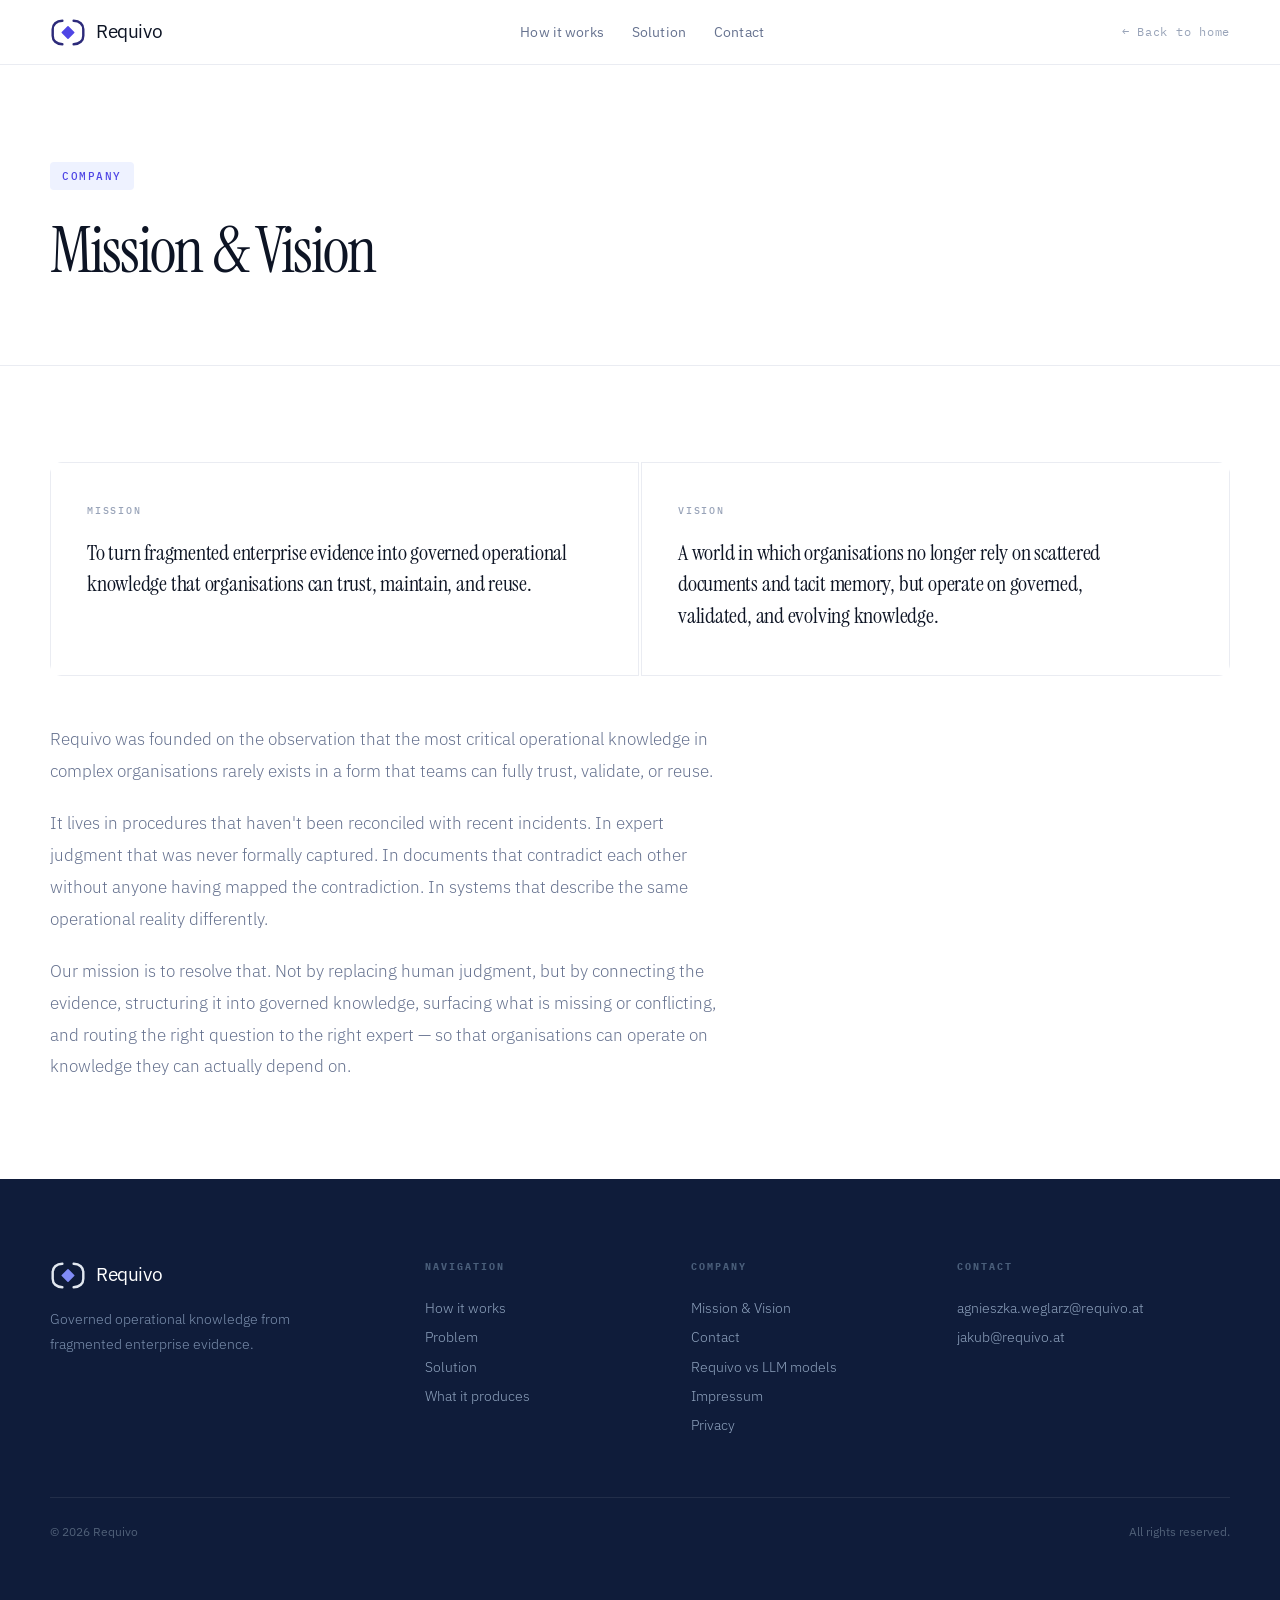
==== mission.html @ f1dab40c "Update website content and layout" ====
<!DOCTYPE html>
<html lang="en">
<head>
<meta charset="UTF-8" />
<meta name="viewport" content="width=device-width, initial-scale=1.0" />
<title>Mission &amp; Vision — Requivo</title>
<meta name="description" content="Requivo's mission is to turn fragmented enterprise evidence into governed operational knowledge that organisations can trust, maintain, and reuse." />
<link rel="icon" href="favicon.svg" />
<link rel="preconnect" href="https://fonts.googleapis.com" />
<link rel="preconnect" href="https://fonts.gstatic.com" crossorigin />
<link href="https://fonts.googleapis.com/css2?family=Instrument+Serif:ital@0;1&family=IBM+Plex+Sans:ital,wght@0,300;0,400;0,500;0,600;1,300;1,400&family=IBM+Plex+Mono:wght@400;500&display=swap" rel="stylesheet" />

<style>
:root {
  --bg:          #ffffff;
  --bg-off:      #f8f9fc;
  --bg-panel:    #f2f4f8;
  --bg-deep:     #0f1c3a;
  --line:        #dde3ed;
  --line-soft:   #eaecf2;
  --text:        #0d1424;
  --text-mid:    #374259;
  --text-soft:   #677390;
  --text-dim:    #98a3b8;
  --indigo:      #3730a3;
  --indigo-mid:  #4f46e5;
  --indigo-soft: #eef2ff;
  --indigo-pale: #f5f6ff;
  --font-serif:  'Instrument Serif', Georgia, serif;
  --font-sans:   'IBM Plex Sans', system-ui, sans-serif;
  --font-mono:   'IBM Plex Mono', monospace;
  --max:         1180px;
  --ease:        cubic-bezier(.16,1,.3,1);
}

*, *::before, *::after { box-sizing: border-box; margin: 0; padding: 0; }
html { scroll-behavior: smooth; }

body {
  font-family: var(--font-sans);
  background: var(--bg);
  color: var(--text);
  line-height: 1.65;
  -webkit-font-smoothing: antialiased;
  -moz-osx-font-smoothing: grayscale;
  text-rendering: optimizeLegibility;
  overflow-x: hidden;
}

a { text-decoration: none; color: inherit; }
.wrap { width: min(var(--max), calc(100% - 48px)); margin: 0 auto; }

nav {
  position: sticky;
  top: 0;
  z-index: 100;
  background: rgba(255,255,255,.92);
  backdrop-filter: blur(14px);
  border-bottom: 1px solid var(--line-soft);
}

.nav-inner {
  display: flex;
  align-items: center;
  justify-content: space-between;
  height: 64px;
  gap: 32px;
}

.logo {
  display: flex;
  align-items: center;
  gap: 10px;
  font-family: var(--font-sans);
  font-size: 19px;
  font-weight: 400;
  color: var(--text);
  letter-spacing: -.02em;
}

.nav-links {
  display: flex;
  align-items: center;
  gap: 28px;
}

.nav-links a {
  font-size: 13.5px;
  font-weight: 400;
  color: var(--text-soft);
  letter-spacing: .01em;
  transition: color .18s;
}

.nav-links a:hover { color: var(--text); }

.nav-back {
  font-family: var(--font-mono);
  font-size: 12px;
  letter-spacing: .06em;
  color: var(--text-dim);
  display: flex;
  align-items: center;
  gap: 6px;
  transition: color .18s;
}

.nav-back:hover { color: var(--indigo-mid); }

.page-header {
  padding: 96px 0 80px;
  border-bottom: 1px solid var(--line-soft);
}

.page-tag {
  font-family: var(--font-mono);
  font-size: 11px;
  font-weight: 500;
  letter-spacing: .14em;
  text-transform: uppercase;
  color: var(--indigo-mid);
  background: var(--indigo-soft);
  padding: 5px 12px;
  border-radius: 4px;
  display: inline-block;
  margin-bottom: 28px;
}

.page-header h1 {
  font-family: var(--font-serif);
  font-size: clamp(36px, 5vw, 64px);
  font-weight: 400;
  line-height: 1.04;
  letter-spacing: -.03em;
  color: var(--text);
  max-width: 700px;
}

.mv-section {
  padding: 96px 0;
}

.mv-section + .mv-section {
  border-top: 1px solid var(--line-soft);
}

.mv-grid {
  display: grid;
  grid-template-columns: 1fr 1fr;
  gap: 2px;
  border-radius: 12px;
  overflow: hidden;
}

.mv-card {
  background: var(--bg);
  padding: 40px 36px 44px;
  border: 1px solid var(--line-soft);
  transition: box-shadow .22s var(--ease);
}

.mv-card:hover {
  box-shadow: 0 4px 24px rgba(55,48,163,.07);
}

.mv-label {
  font-family: var(--font-mono);
  font-size: 10px;
  font-weight: 500;
  letter-spacing: .18em;
  text-transform: uppercase;
  color: var(--text-dim);
  margin-bottom: 18px;
}

.mv-card p {
  font-family: var(--font-serif);
  font-size: 22px;
  line-height: 1.42;
  letter-spacing: -.01em;
  color: var(--text);
  max-width: 480px;
}

.mv-body {
  margin-top: 48px;
}

.mv-body p {
  font-size: 17px;
  line-height: 1.88;
  color: var(--text-soft);
  font-weight: 300;
  max-width: 680px;
  margin-bottom: 20px;
}

.mv-body p:last-child { margin-bottom: 0; }

footer {
  background: var(--bg-deep);
  padding: 80px 0 60px;
}

.footer-grid {
  display: grid;
  grid-template-columns: 1.2fr .8fr .8fr 1fr;
  gap: 48px;
  margin-bottom: 56px;
  align-items: start;
}

.footer-logo {
  display: flex;
  align-items: center;
  gap: 10px;
  font-family: var(--font-sans);
  font-size: 19px;
  font-weight: 400;
  color: #fff;
  letter-spacing: -.02em;
}

.footer-brand {
  display: flex;
  flex-direction: column;
  gap: 16px;
}

.footer-brand p {
  font-size: 14px;
  line-height: 1.8;
  font-weight: 300;
  color: #7b8fad;
  max-width: 280px;
}

.footer-col h4 {
  font-family: var(--font-mono);
  font-size: 10px;
  letter-spacing: .2em;
  text-transform: uppercase;
  color: #4a5e7a;
  margin-bottom: 18px;
}

.footer-col a,
.footer-col p {
  display: block;
  font-size: 14px;
  line-height: 2.1;
  font-weight: 300;
  color: #8fa3be;
  transition: color .18s;
}

.footer-col a:hover { color: #fff; }

.footer-bottom {
  padding-top: 24px;
  border-top: 1px solid rgba(255,255,255,.08);
  font-size: 12px;
  color: #506078;
  display: flex;
  justify-content: space-between;
  align-items: center;
}

@media (max-width: 768px) {
  .wrap { width: calc(100% - 32px); }
  .nav-links { display: none; }
  .mv-grid { grid-template-columns: 1fr; }
  .footer-grid { grid-template-columns: 1fr; }
  .footer-bottom { flex-direction: column; gap: 8px; }
}
</style>
</head>
<body>

<nav>
  <div class="wrap nav-inner">
    <a href="index.html" class="logo" aria-label="Requivo home">
      <svg viewBox="0 0 44 36" width="36" height="29" fill="none" xmlns="http://www.w3.org/2000/svg" aria-hidden="true">
        <path d="M15 3.5 C7.5 3.5,3 8,3 14 L3 22 C3 28,7.5 32.5,15 32.5" stroke="#2c2a7a" stroke-width="3" stroke-linecap="round" fill="none"/>
        <path d="M29 3.5 C36.5 3.5,41 8,41 14 L41 22 C41 28,36.5 32.5,29 32.5" stroke="#2c2a7a" stroke-width="3" stroke-linecap="round" fill="none"/>
        <rect x="16" y="12" width="12" height="12" rx="1" fill="#4f46e5" transform="rotate(45 22 18)"/>
      </svg>
      Requivo
    </a>

    <div class="nav-links">
      <a href="index.html#how-it-works">How it works</a>
      <a href="index.html#solution">Solution</a>
      <a href="index.html#contact">Contact</a>
    </div>

    <a href="index.html" class="nav-back">← Back to home</a>
  </div>
</nav>

<div class="page-header">
  <div class="wrap">
    <div class="page-tag">Company</div>
    <h1>Mission &amp; Vision</h1>
  </div>
</div>

<section class="mv-section">
  <div class="wrap">
    <div class="mv-grid">
      <div class="mv-card">
        <div class="mv-label">Mission</div>
        <p>To turn fragmented enterprise evidence into governed operational knowledge that organisations can trust, maintain, and reuse.</p>
      </div>
      <div class="mv-card">
        <div class="mv-label">Vision</div>
        <p>A world in which organisations no longer rely on scattered documents and tacit memory, but operate on governed, validated, and evolving knowledge.</p>
      </div>
    </div>

    <div class="mv-body">
      <p>Requivo was founded on the observation that the most critical operational knowledge in complex organisations rarely exists in a form that teams can fully trust, validate, or reuse.</p>
      <p>It lives in procedures that haven't been reconciled with recent incidents. In expert judgment that was never formally captured. In documents that contradict each other without anyone having mapped the contradiction. In systems that describe the same operational reality differently.</p>
      <p>Our mission is to resolve that. Not by replacing human judgment, but by connecting the evidence, structuring it into governed knowledge, surfacing what is missing or conflicting, and routing the right question to the right expert — so that organisations can operate on knowledge they can actually depend on.</p>
    </div>
  </div>
</section>

<footer>
  <div class="wrap">
    <div class="footer-grid">
      <div class="footer-brand">
        <a href="index.html" class="footer-logo" aria-label="Requivo home">
          <svg viewBox="0 0 44 36" width="36" height="29" fill="none" xmlns="http://www.w3.org/2000/svg" aria-hidden="true">
            <path d="M15 3.5 C7.5 3.5,3 8,3 14 L3 22 C3 28,7.5 32.5,15 32.5" stroke="#e2e8f0" stroke-width="3" stroke-linecap="round" fill="none"/>
            <path d="M29 3.5 C36.5 3.5,41 8,41 14 L41 22 C41 28,36.5 32.5,29 32.5" stroke="#e2e8f0" stroke-width="3" stroke-linecap="round" fill="none"/>
            <rect x="16" y="12" width="12" height="12" rx="1" fill="#818cf8" transform="rotate(45 22 18)"/>
          </svg>
          Requivo
        </a>
        <p>Governed operational knowledge from fragmented enterprise evidence.</p>
      </div>

      <div class="footer-col">
        <h4>Navigation</h4>
        <a href="index.html#how-it-works">How it works</a>
        <a href="index.html#problem">Problem</a>
        <a href="index.html#solution">Solution</a>
        <a href="index.html#outputs">What it produces</a>
      </div>

      <div class="footer-col">
        <h4>Company</h4>
        <a href="mission.html">Mission &amp; Vision</a>
        <a href="index.html#contact">Contact</a>
        <a href="requivo-vs-llm.html">Requivo vs LLM models</a>
        <a href="impressum.html">Impressum</a>
        <a href="privacy.html">Privacy</a>
      </div>

      <div class="footer-col">
        <h4>Contact</h4>
        <a href="mailto:agnieszka.weglarz@requivo.at">agnieszka.weglarz@requivo.at</a>
        <a href="mailto:jakub@requivo.at">jakub@requivo.at</a>
      </div>
    </div>

    <div class="footer-bottom">
      <span>© 2026 Requivo</span>
      <span>All rights reserved.</span>
    </div>
  </div>
</footer>

</body>
</html>
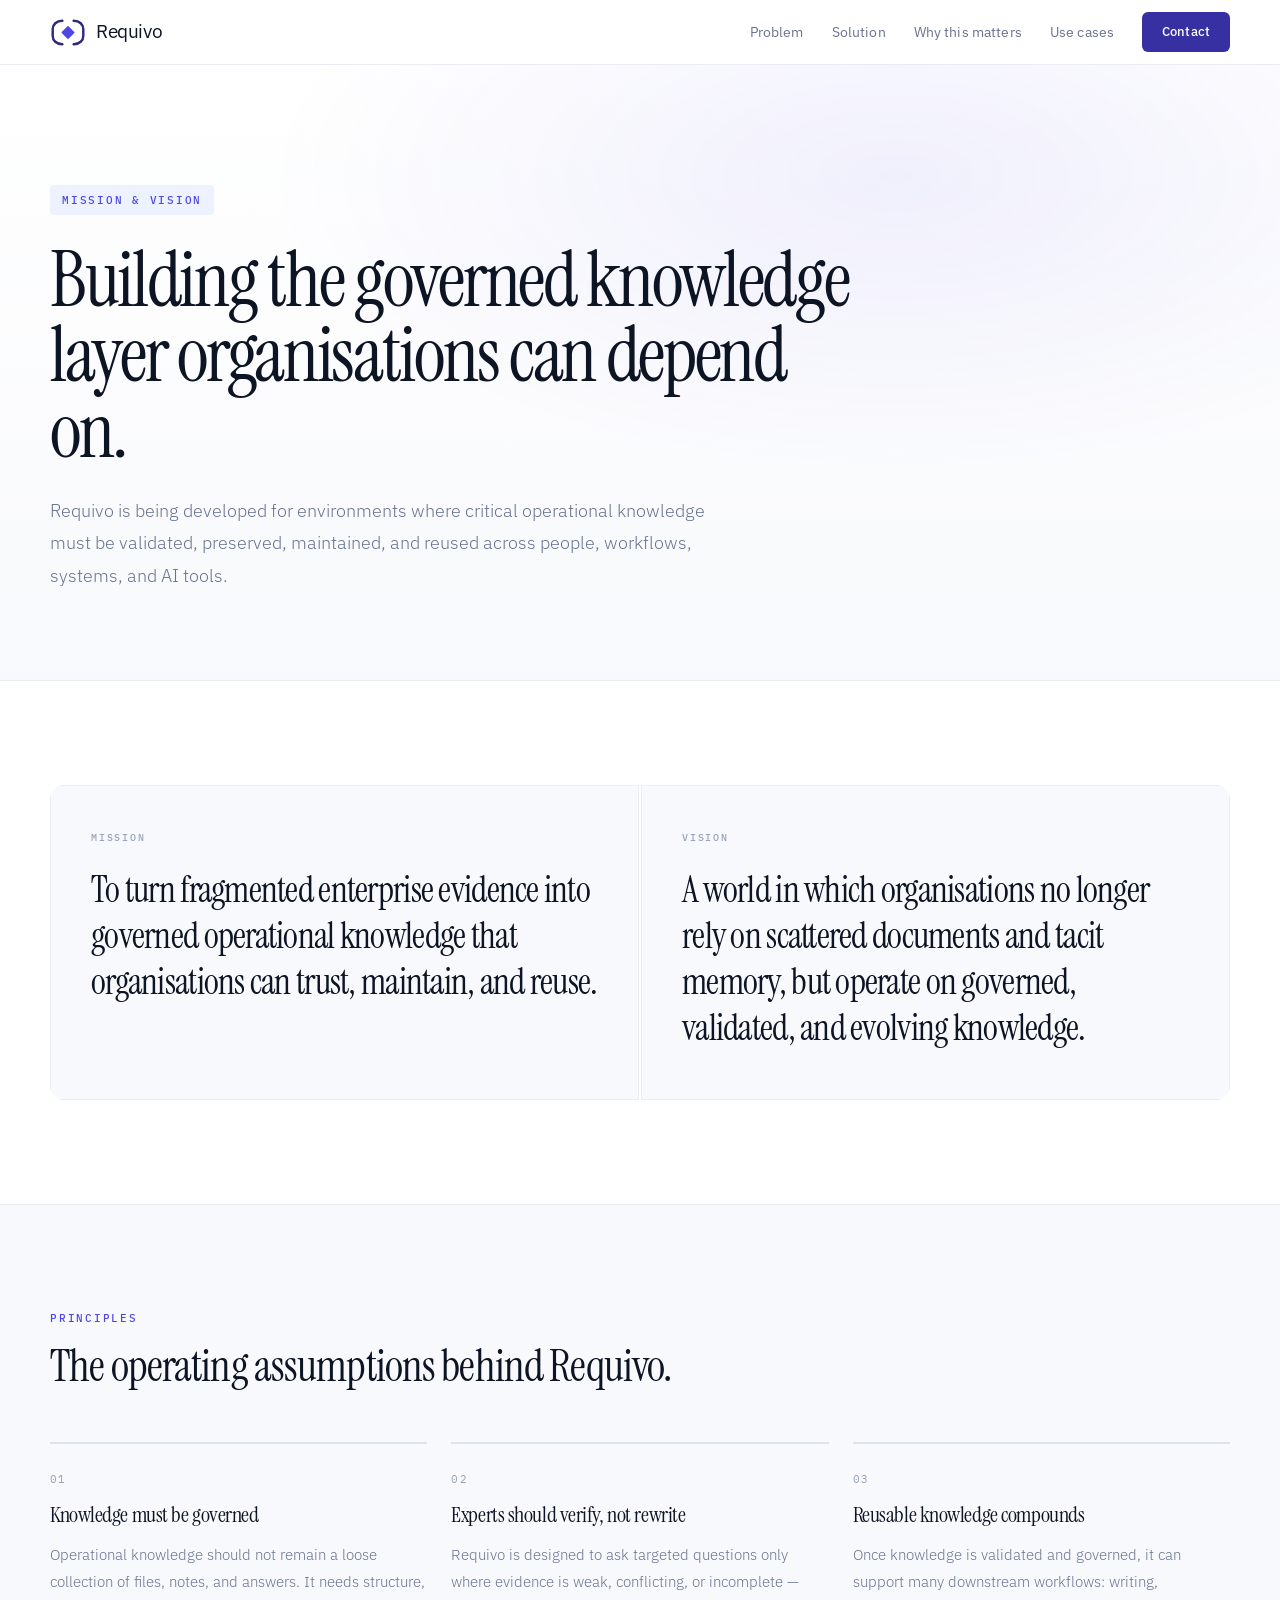
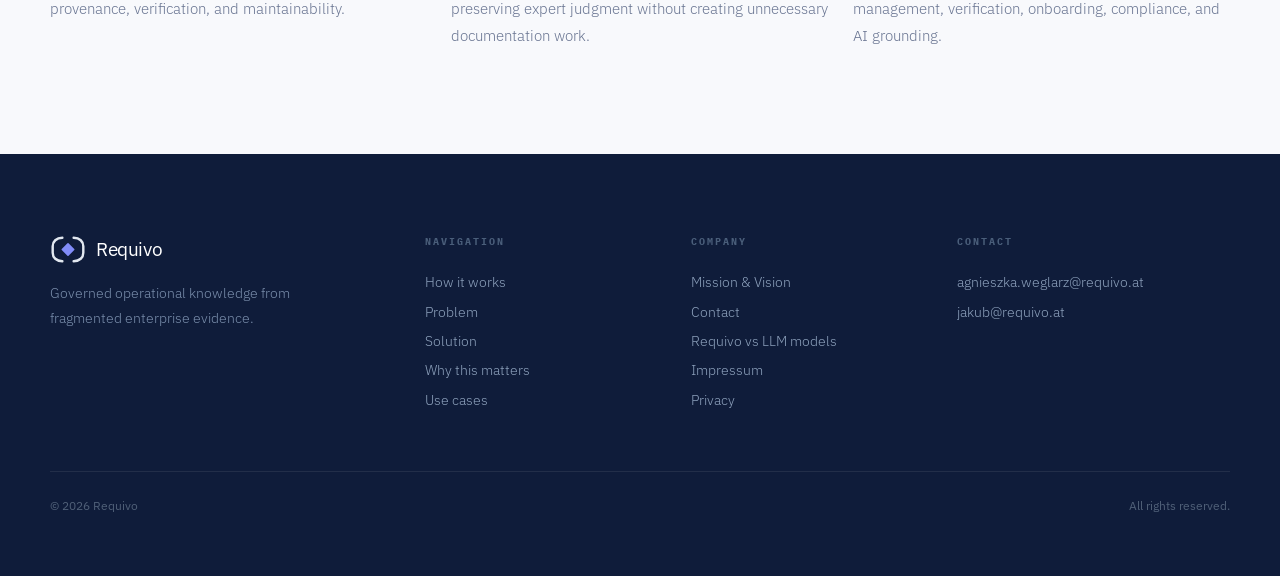
==== commit 177b5f3f: "Refactor mission.html for improved layout and clarity Updated the title and meta description for cla" ====
--- a/mission.html
+++ b/mission.html
@@ -3,8 +3,7 @@
 <head>
 <meta charset="UTF-8" />
 <meta name="viewport" content="width=device-width, initial-scale=1.0" />
-<title>Mission &amp; Vision — Requivo</title>
-<meta name="description" content="Requivo's mission is to turn fragmented enterprise evidence into governed operational knowledge that organisations can trust, maintain, and reuse." />
+<title>Requivo — Mission & Vision</title>
 <link rel="icon" href="favicon.svg" />
 <link rel="preconnect" href="https://fonts.googleapis.com" />
 <link rel="preconnect" href="https://fonts.gstatic.com" crossorigin />
@@ -14,18 +13,15 @@
 :root {
   --bg:          #ffffff;
   --bg-off:      #f8f9fc;
-  --bg-panel:    #f2f4f8;
   --bg-deep:     #0f1c3a;
   --line:        #dde3ed;
   --line-soft:   #eaecf2;
   --text:        #0d1424;
-  --text-mid:    #374259;
   --text-soft:   #677390;
   --text-dim:    #98a3b8;
   --indigo:      #3730a3;
   --indigo-mid:  #4f46e5;
   --indigo-soft: #eef2ff;
-  --indigo-pale: #f5f6ff;
   --font-serif:  'Instrument Serif', Georgia, serif;
   --font-sans:   'IBM Plex Sans', system-ui, sans-serif;
   --font-mono:   'IBM Plex Mono', monospace;
@@ -50,6 +46,7 @@
 a { text-decoration: none; color: inherit; }
 .wrap { width: min(var(--max), calc(100% - 48px)); margin: 0 auto; }
 
+/* NAV */
 nav {
   position: sticky;
   top: 0;
@@ -94,73 +91,73 @@
 
 .nav-links a:hover { color: var(--text); }
 
-.nav-back {
-  font-family: var(--font-mono);
-  font-size: 12px;
-  letter-spacing: .06em;
-  color: var(--text-dim);
-  display: flex;
-  align-items: center;
-  gap: 6px;
-  transition: color .18s;
-}
-
-.nav-back:hover { color: var(--indigo-mid); }
-
-.page-header {
-  padding: 96px 0 80px;
+.nav-cta {
+  background: var(--indigo) !important;
+  color: #fff !important;
+  padding: 9px 20px;
+  border-radius: 6px;
+  font-size: 13px !important;
+  font-weight: 500 !important;
+}
+
+/* PAGE */
+.hero-page {
+  padding: 120px 0 88px;
+  background:
+    radial-gradient(ellipse 900px 420px at 70% 18%, rgba(79,70,229,.08) 0%, transparent 70%),
+    linear-gradient(180deg, #ffffff 0%, #f8f9fc 100%);
   border-bottom: 1px solid var(--line-soft);
 }
 
-.page-tag {
+.page-label {
+  display: inline-flex;
   font-family: var(--font-mono);
   font-size: 11px;
   font-weight: 500;
-  letter-spacing: .14em;
+  letter-spacing: .16em;
   text-transform: uppercase;
   color: var(--indigo-mid);
   background: var(--indigo-soft);
-  padding: 5px 12px;
+  padding: 6px 12px;
   border-radius: 4px;
-  display: inline-block;
   margin-bottom: 28px;
 }
 
-.page-header h1 {
+.hero-page h1 {
   font-family: var(--font-serif);
-  font-size: clamp(36px, 5vw, 64px);
-  font-weight: 400;
-  line-height: 1.04;
+  font-size: clamp(46px, 6vw, 84px);
+  font-weight: 400;
+  line-height: .98;
   letter-spacing: -.03em;
   color: var(--text);
-  max-width: 700px;
+  max-width: 820px;
+  margin-bottom: 26px;
+}
+
+.hero-page p {
+  font-size: 18px;
+  line-height: 1.8;
+  color: var(--text-soft);
+  max-width: 680px;
+  font-weight: 300;
 }
 
 .mv-section {
-  padding: 96px 0;
-}
-
-.mv-section + .mv-section {
-  border-top: 1px solid var(--line-soft);
+  padding: 104px 0;
 }
 
 .mv-grid {
   display: grid;
   grid-template-columns: 1fr 1fr;
   gap: 2px;
-  border-radius: 12px;
+  border-radius: 14px;
   overflow: hidden;
 }
 
 .mv-card {
-  background: var(--bg);
-  padding: 40px 36px 44px;
+  background: var(--bg-off);
+  padding: 44px 40px 48px;
   border: 1px solid var(--line-soft);
-  transition: box-shadow .22s var(--ease);
-}
-
-.mv-card:hover {
-  box-shadow: 0 4px 24px rgba(55,48,163,.07);
 }
 
 .mv-label {
@@ -170,36 +167,96 @@
   letter-spacing: .18em;
   text-transform: uppercase;
   color: var(--text-dim);
-  margin-bottom: 18px;
+  margin-bottom: 20px;
 }
 
 .mv-card p {
   font-family: var(--font-serif);
+  font-size: clamp(24px, 3vw, 36px);
+  line-height: 1.28;
+  letter-spacing: -.02em;
+  color: var(--text);
+  max-width: 560px;
+}
+
+.principles {
+  padding: 104px 0;
+  background: var(--bg-off);
+  border-top: 1px solid var(--line-soft);
+}
+
+.section-label {
+  font-family: var(--font-mono);
+  font-size: 11px;
+  font-weight: 500;
+  letter-spacing: .16em;
+  text-transform: uppercase;
+  color: var(--indigo-mid);
+  margin-bottom: 16px;
+}
+
+.section-title {
+  font-family: var(--font-serif);
+  font-size: clamp(28px, 3.4vw, 46px);
+  font-weight: 400;
+  line-height: 1.08;
+  letter-spacing: -.02em;
+  color: var(--text);
+  margin-bottom: 52px;
+  max-width: 820px;
+}
+
+.principle-grid {
+  display: grid;
+  grid-template-columns: repeat(3, 1fr);
+  gap: 24px;
+}
+
+.principle-card {
+  border-top: 2px solid var(--line);
+  padding: 26px 0 0;
+}
+
+.principle-num {
+  font-family: var(--font-mono);
+  font-size: 11px;
+  letter-spacing: .12em;
+  color: var(--text-dim);
+  margin-bottom: 14px;
+}
+
+.principle-card h3 {
+  font-family: var(--font-serif);
   font-size: 22px;
-  line-height: 1.42;
-  letter-spacing: -.01em;
-  color: var(--text);
-  max-width: 480px;
-}
-
-.mv-body {
-  margin-top: 48px;
-}
-
-.mv-body p {
-  font-size: 17px;
-  line-height: 1.88;
+  font-weight: 400;
+  letter-spacing: -.02em;
+  line-height: 1.2;
+  color: var(--text);
+  margin-bottom: 12px;
+}
+
+.principle-card p {
+  font-size: 15px;
+  line-height: 1.82;
   color: var(--text-soft);
   font-weight: 300;
-  max-width: 680px;
-  margin-bottom: 20px;
-}
-
-.mv-body p:last-child { margin-bottom: 0; }
-
+}
+
+/* FOOTER */
 footer {
   background: var(--bg-deep);
   padding: 80px 0 60px;
+}
+
+.footer-logo {
+  display: flex;
+  align-items: center;
+  gap: 10px;
+  font-family: var(--font-sans);
+  font-size: 19px;
+  font-weight: 400;
+  color: #fff;
+  letter-spacing: -.02em;
 }
 
 .footer-grid {
@@ -208,17 +265,6 @@
   gap: 48px;
   margin-bottom: 56px;
   align-items: start;
-}
-
-.footer-logo {
-  display: flex;
-  align-items: center;
-  gap: 10px;
-  font-family: var(--font-sans);
-  font-size: 19px;
-  font-weight: 400;
-  color: #fff;
-  letter-spacing: -.02em;
 }
 
 .footer-brand {
@@ -266,15 +312,31 @@
   align-items: center;
 }
 
+@media (max-width: 900px) {
+  .nav-links { display: none; }
+  .mv-grid,
+  .principle-grid,
+  .footer-grid {
+    grid-template-columns: 1fr;
+  }
+
+  .hero-page {
+    padding: 88px 0 72px;
+  }
+
+  .mv-section,
+  .principles {
+    padding: 80px 0;
+  }
+}
+
 @media (max-width: 768px) {
   .wrap { width: calc(100% - 32px); }
-  .nav-links { display: none; }
-  .mv-grid { grid-template-columns: 1fr; }
-  .footer-grid { grid-template-columns: 1fr; }
   .footer-bottom { flex-direction: column; gap: 8px; }
 }
 </style>
 </head>
+
 <body>
 
 <nav>
@@ -289,42 +351,67 @@
     </a>
 
     <div class="nav-links">
-      <a href="index.html#how-it-works">How it works</a>
+      <a href="index.html#problem">Problem</a>
       <a href="index.html#solution">Solution</a>
-      <a href="index.html#contact">Contact</a>
-    </div>
-
-    <a href="index.html" class="nav-back">← Back to home</a>
+      <a href="index.html#why">Why this matters</a>
+      <a href="index.html#use-cases">Use cases</a>
+      <a href="index.html#contact" class="nav-cta">Contact</a>
+    </div>
   </div>
 </nav>
 
-<div class="page-header">
-  <div class="wrap">
-    <div class="page-tag">Company</div>
-    <h1>Mission &amp; Vision</h1>
-  </div>
-</div>
-
-<section class="mv-section">
-  <div class="wrap">
-    <div class="mv-grid">
-      <div class="mv-card">
-        <div class="mv-label">Mission</div>
-        <p>To turn fragmented enterprise evidence into governed operational knowledge that organisations can trust, maintain, and reuse.</p>
-      </div>
-      <div class="mv-card">
-        <div class="mv-label">Vision</div>
-        <p>A world in which organisations no longer rely on scattered documents and tacit memory, but operate on governed, validated, and evolving knowledge.</p>
-      </div>
-    </div>
-
-    <div class="mv-body">
-      <p>Requivo was founded on the observation that the most critical operational knowledge in complex organisations rarely exists in a form that teams can fully trust, validate, or reuse.</p>
-      <p>It lives in procedures that haven't been reconciled with recent incidents. In expert judgment that was never formally captured. In documents that contradict each other without anyone having mapped the contradiction. In systems that describe the same operational reality differently.</p>
-      <p>Our mission is to resolve that. Not by replacing human judgment, but by connecting the evidence, structuring it into governed knowledge, surfacing what is missing or conflicting, and routing the right question to the right expert — so that organisations can operate on knowledge they can actually depend on.</p>
-    </div>
-  </div>
-</section>
+<main>
+  <section class="hero-page">
+    <div class="wrap">
+      <div class="page-label">Mission &amp; Vision</div>
+      <h1>Building the governed knowledge layer organisations can depend on.</h1>
+      <p>Requivo is being developed for environments where critical operational knowledge must be validated, preserved, maintained, and reused across people, workflows, systems, and AI tools.</p>
+    </div>
+  </section>
+
+  <section class="mv-section">
+    <div class="wrap">
+      <div class="mv-grid">
+        <div class="mv-card">
+          <div class="mv-label">Mission</div>
+          <p>To turn fragmented enterprise evidence into governed operational knowledge that organisations can trust, maintain, and reuse.</p>
+        </div>
+
+        <div class="mv-card">
+          <div class="mv-label">Vision</div>
+          <p>A world in which organisations no longer rely on scattered documents and tacit memory, but operate on governed, validated, and evolving knowledge.</p>
+        </div>
+      </div>
+    </div>
+  </section>
+
+  <section class="principles">
+    <div class="wrap">
+      <div class="section-label">Principles</div>
+      <div class="section-title">The operating assumptions behind Requivo.</div>
+
+      <div class="principle-grid">
+        <div class="principle-card">
+          <div class="principle-num">01</div>
+          <h3>Knowledge must be governed</h3>
+          <p>Operational knowledge should not remain a loose collection of files, notes, and answers. It needs structure, provenance, verification, and maintainability.</p>
+        </div>
+
+        <div class="principle-card">
+          <div class="principle-num">02</div>
+          <h3>Experts should verify, not rewrite</h3>
+          <p>Requivo is designed to ask targeted questions only where evidence is weak, conflicting, or incomplete — preserving expert judgment without creating unnecessary documentation work.</p>
+        </div>
+
+        <div class="principle-card">
+          <div class="principle-num">03</div>
+          <h3>Reusable knowledge compounds</h3>
+          <p>Once knowledge is validated and governed, it can support many downstream workflows: writing, management, verification, onboarding, compliance, and AI grounding.</p>
+        </div>
+      </div>
+    </div>
+  </section>
+</main>
 
 <footer>
   <div class="wrap">
@@ -338,6 +425,7 @@
           </svg>
           Requivo
         </a>
+
         <p>Governed operational knowledge from fragmented enterprise evidence.</p>
       </div>
 
@@ -346,7 +434,8 @@
         <a href="index.html#how-it-works">How it works</a>
         <a href="index.html#problem">Problem</a>
         <a href="index.html#solution">Solution</a>
-        <a href="index.html#outputs">What it produces</a>
+        <a href="index.html#why">Why this matters</a>
+        <a href="index.html#use-cases">Use cases</a>
       </div>
 
       <div class="footer-col">
